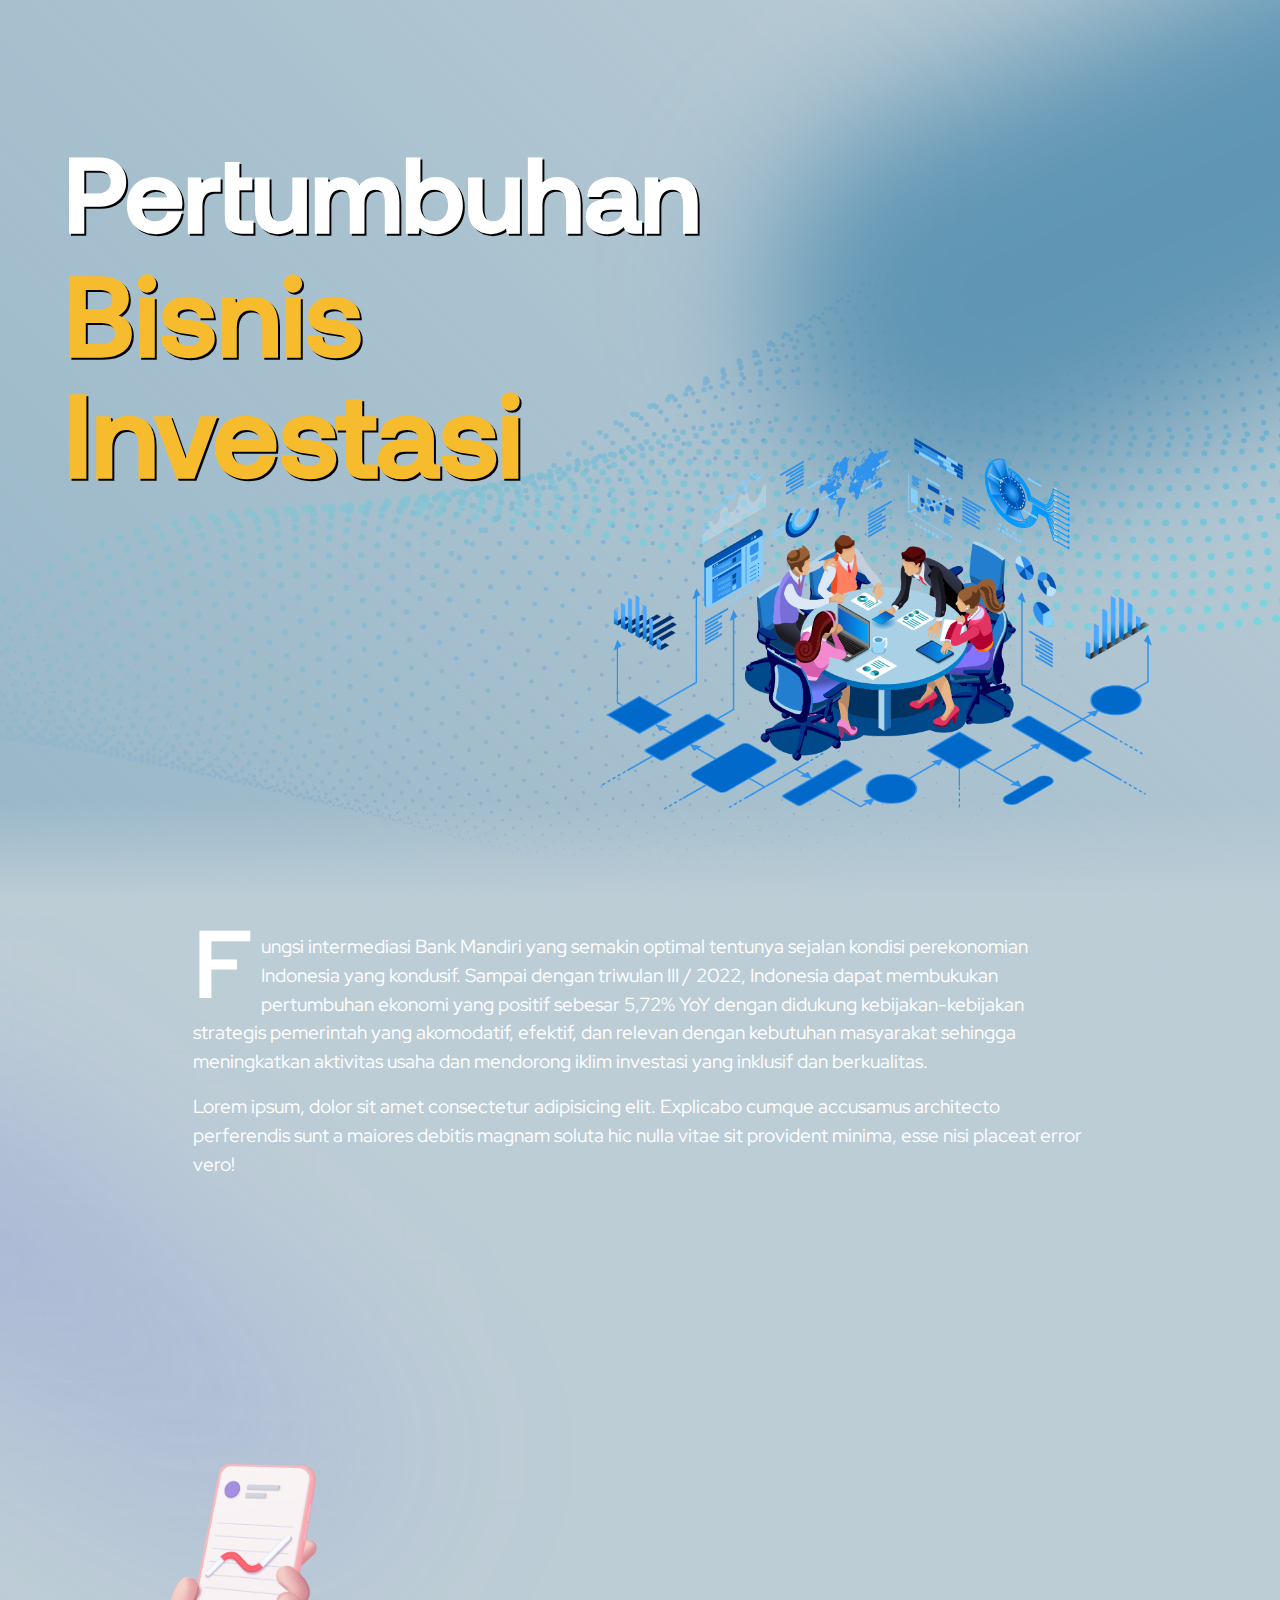
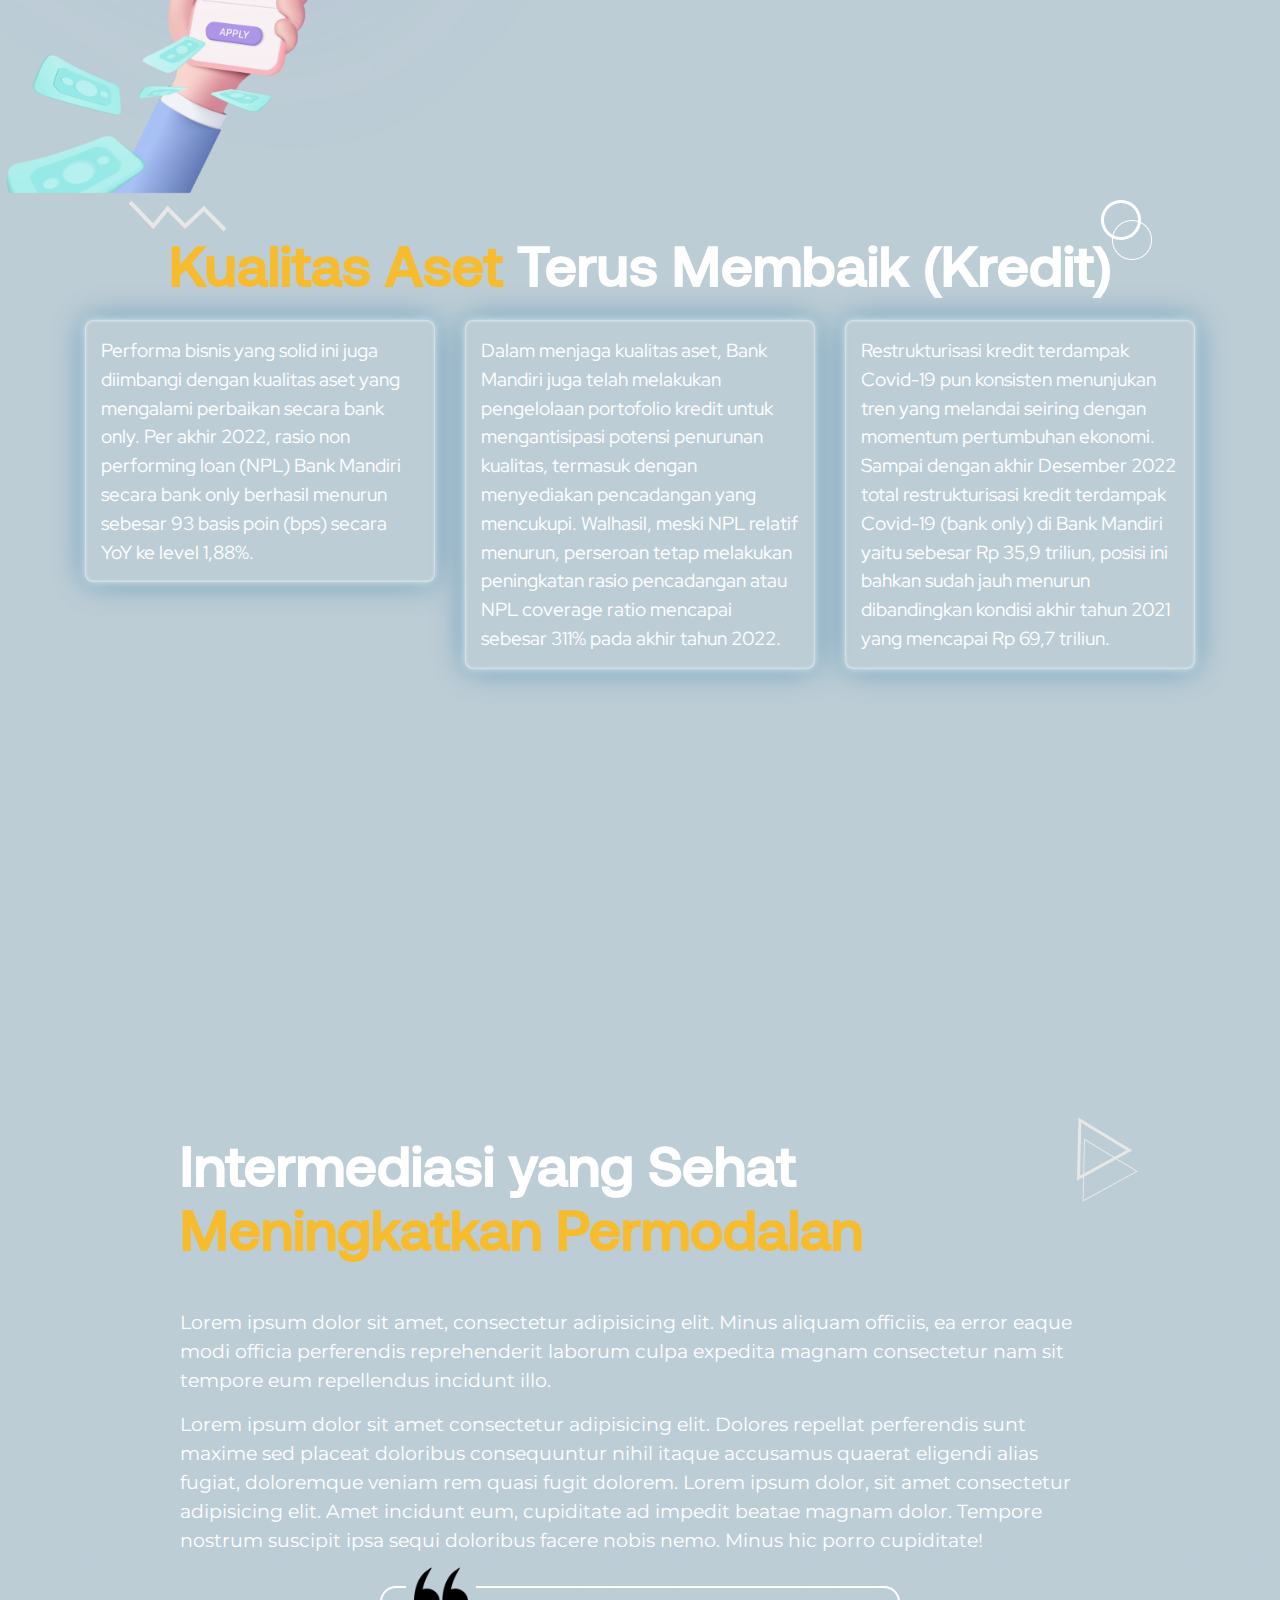
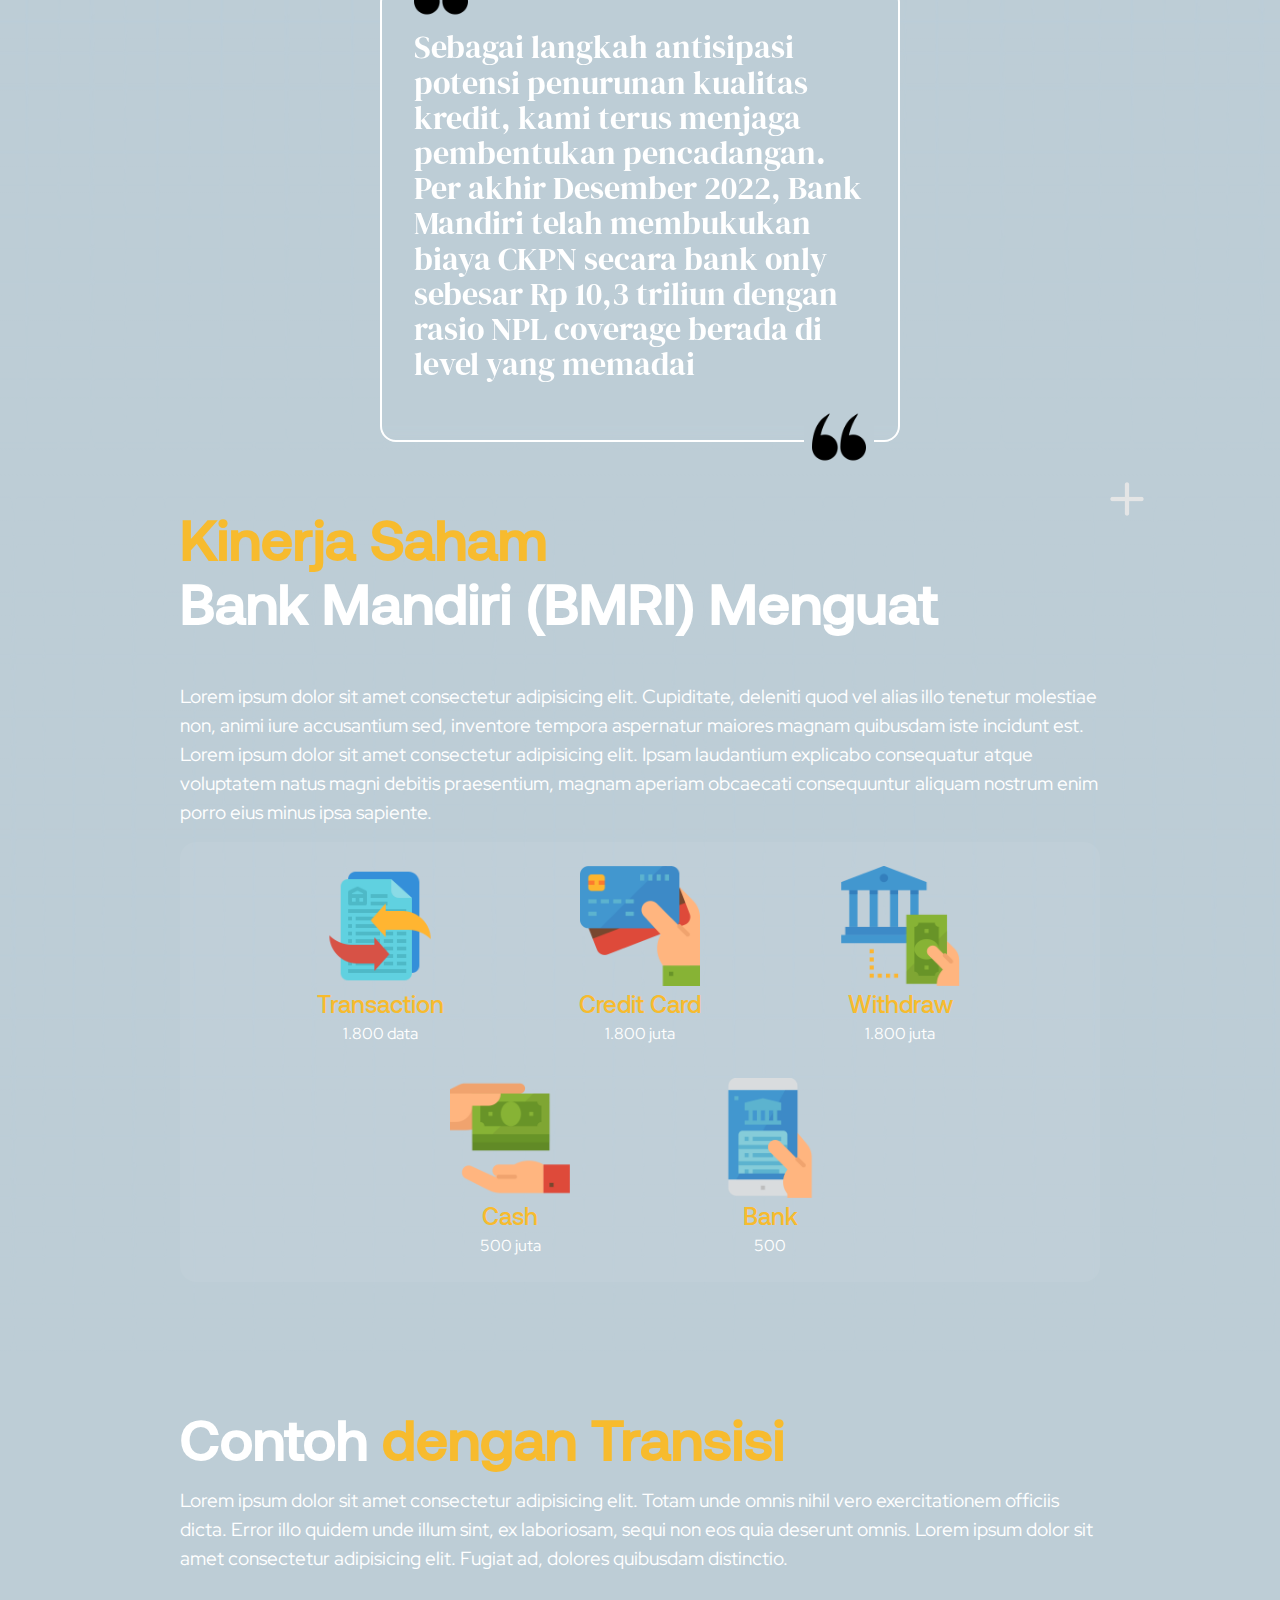
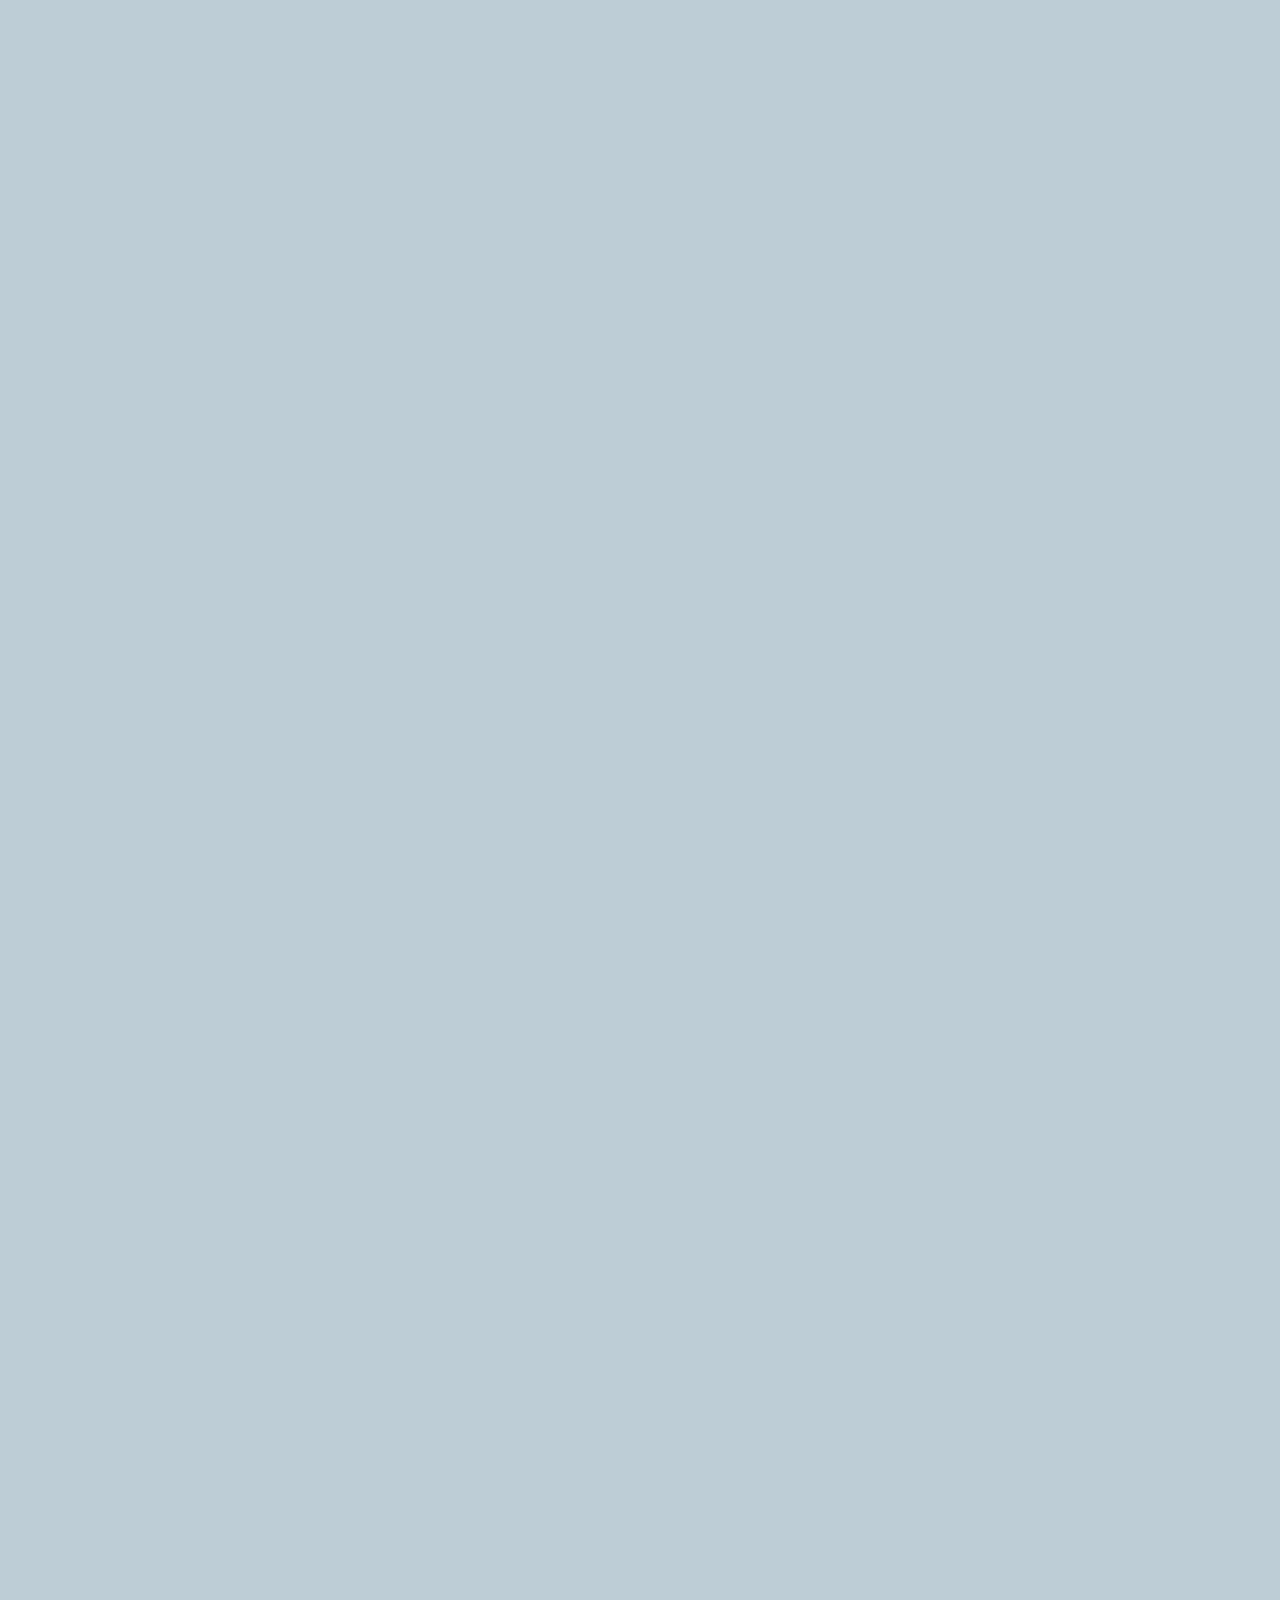
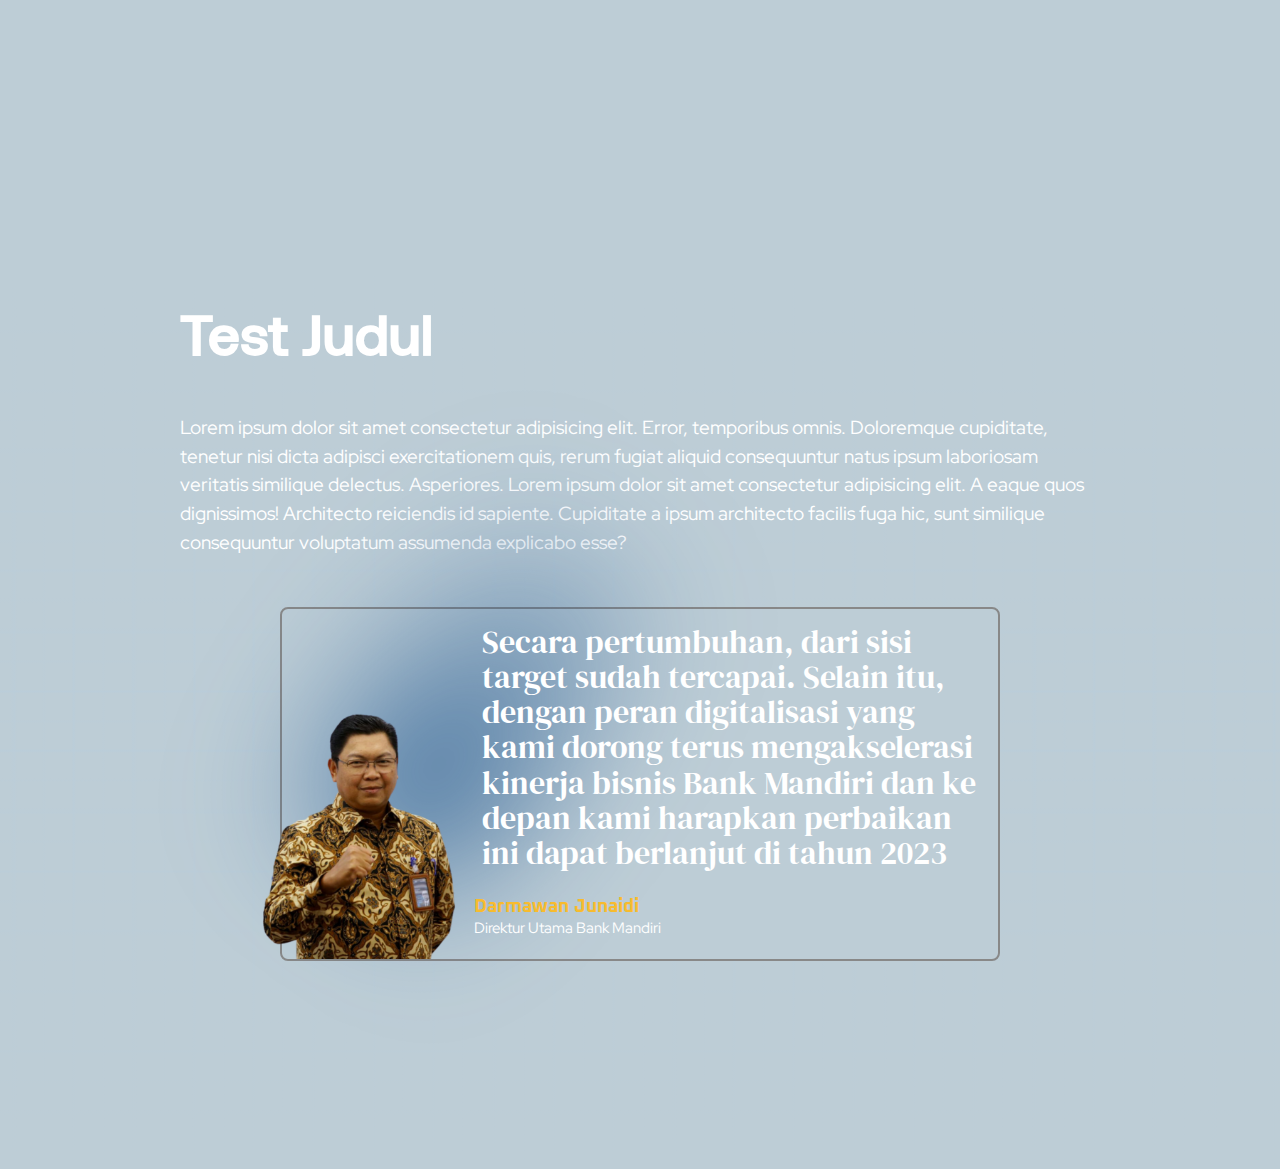
==== alt.html @ 2a8b50be "frf" ====
<!DOCTYPE html>
<html lang="en">

<head>
    <meta charset="UTF-8">
    <meta name="viewport" content="width=device-width, initial-scale=1.0">
    <meta http-equiv="X-UA-Compatible" content="ie=edge">
    <title>Bank Mandiri</title>
    <link rel="stylesheet" href="sass/bootstrap.min.css">
    <link rel="stylesheet" href="sass/font-awesome.css">
    <link rel="stylesheet" href="sass/slick-theme.css">
    <link rel="stylesheet" href="sass/slick.css">
    <link rel="stylesheet" href="sass/aos.css">
    <link rel="stylesheet" href="sass/style2.css">
</head>

<body>
    <main>
        <div class="preloader" hidden>
            <div class="waiting">
                <img src="https://cdn.detik.net.id/xasset/images/logo-detikx.png?v=202304271143" alt="detikX" title="detikX" loading="lazy" class="animate" />
            </div>
        </div>
        <!-- yes -->
        <section class="banner">
            <div class="helping-bottom"></div>
            <!-- <h1>Mencicipi Buah Manis Digitalisasi</h1> -->
            <div class="logo-bank">
                <img src="img/Bank_Mandiri_logo_2016.svg.webp" alt="">
            </div>
            <div class="banner__title totop">
                <h2 class="first" data-aos="fade-in" data-aos-delay="1500" data-aos-duration="1000">Pertumbuhan</h2>
                <h2 class="second" data-aos="fade-down" data-aos-delay="2000" data-aos-duration="1000">Bisnis</h2>
                <h2 class="third" data-aos="fade-right" data-aos-delay="2200" data-aos-duration="1000">Investasi</h2>
            </div>
            <div class="banner__test" data-aos="fade-in" data-aos-delay="500" data-aos-duration="500">
                <!-- <img src="img/test.png" alt=""> -->
                <img src="img/meeting.png" alt="">
            </div>
            <div class="banner__img">
                <img src="img/line.png" alt="">
            </div>
            <!-- <div class="banner__img">
                <img src="img/gedung-livins.png" alt="" data-aos="fade-up" data-aos-delay="1000" data-aos-duration="2000">
            </div> -->

        </section>

        <section class="pembukaan">
            <div class="hp">
                <img src="img/hp.png" alt="">
            </div>
           <div class="kertas">
            <img src="img/garis.png" alt="">
           </div>
            <div class="container ">
                <div class="col-md-10 offset-md-1">
                    <p class="firstletter">Fungsi intermediasi Bank Mandiri yang semakin optimal tentunya sejalan kondisi perekonomian Indonesia yang kondusif. Sampai dengan triwulan III / 2022, Indonesia dapat membukukan pertumbuhan ekonomi yang positif sebesar 5,72% YoY dengan didukung kebijakan-kebijakan strategis pemerintah yang akomodatif, efektif, dan relevan dengan kebutuhan masyarakat sehingga meningkatkan aktivitas usaha dan mendorong iklim investasi yang inklusif dan berkualitas.
                    </p>
                    <p>Lorem ipsum, dolor sit amet consectetur adipisicing elit. Explicabo cumque accusamus architecto perferendis sunt a maiores debitis magnam soluta hic nulla vitae sit provident minima, esse nisi placeat error vero!</p>
                </div>
            </div>
        </section>

        <section class="datax">
            <div class="icon-left icon">
                <img src="img/icons/left1.png" alt="">
            </div>

            <div class="icon-right icon">
                <img src="img/icons/right1.png" alt="">
            </div>

            <!-- <div class="coding">
                <img src="img/coding.gif" alt="">
            </div> -->

            <div class="container">
                <div class="text-center mb-4">
                    <div class="titlex"><span class="highlights">Kualitas Aset</span> Terus Membaik (Kredit)</div>
                </div>
                <div class="row">
                    <div class="col-md-4">
                        <div class="cardx">
                            Performa bisnis yang solid ini juga diimbangi dengan kualitas aset yang mengalami perbaikan secara bank only. Per akhir 2022, rasio non performing loan (NPL) Bank Mandiri secara bank only berhasil menurun sebesar 93 basis poin (bps) secara YoY ke level 1,88%.
                        </div>
                    </div>
                    <div class="col-md-4">
                        <div class="cardx">
                            Dalam menjaga kualitas aset, Bank Mandiri juga telah melakukan pengelolaan portofolio kredit untuk mengantisipasi potensi penurunan kualitas, termasuk dengan menyediakan pencadangan yang mencukupi. Walhasil, meski NPL relatif menurun, perseroan tetap melakukan peningkatan rasio pencadangan atau NPL coverage ratio mencapai sebesar 311% pada akhir tahun 2022. 

                        </div>
                    </div>
                    <div class="col-md-4">
                        <div class="cardx">
                            Restrukturisasi kredit terdampak Covid-19 pun konsisten menunjukan tren yang melandai seiring dengan momentum pertumbuhan ekonomi. Sampai dengan akhir Desember 2022 total restrukturisasi kredit terdampak Covid-19 (bank only) di Bank Mandiri yaitu sebesar Rp 35,9 triliun, posisi ini bahkan sudah jauh menurun dibandingkan kondisi akhir tahun 2021 yang mencapai Rp 69,7 triliun. 

                        </div>
                    </div>
                </div>
            </div>
        </section>

        <section class="medi">
            <div class="angka">
                <img src="img/garis.png" alt="">
            </div>

            <div class="icon icon-right">
                <img src="img/icons/left2.png" alt="">
            </div>
            <div class="container">
                <div class="row">
                    <div class="col-md-10 offset-md-1 col-8">
                        <div class="titlex">
                            Intermediasi yang Sehat
                            <span class="highlights">Meningkatkan Permodalan
                        </div>

                    </div>

                    <div class="col-md-10 offset-md-1 mt-5">
                        <div class="deskripsi">
                            <p>Lorem ipsum dolor sit amet, consectetur adipisicing elit. Minus aliquam officiis, ea error eaque modi officia perferendis reprehenderit laborum culpa expedita magnam consectetur nam sit tempore eum repellendus incidunt illo.</p>
                            <p>Lorem ipsum dolor sit amet consectetur adipisicing elit. Dolores repellat perferendis sunt maxime sed placeat doloribus consequuntur nihil itaque accusamus quaerat eligendi alias fugiat, doloremque veniam rem quasi fugit dolorem. Lorem ipsum dolor, sit amet consectetur adipisicing elit. Amet incidunt eum, cupiditate ad impedit beatae magnam dolor. Tempore nostrum suscipit ipsa sequi doloribus facere nobis nemo. Minus hic porro cupiditate!</p>
                        </div>

                        <div class="quotation">
                            <div class="quotation__top">
                                <img src="img/left-quotes-sign.webp" alt="">
                            </div>
                            <div class="quotation__bottom">
                                <img src="img/left-quotes-sign.webp" alt="">
                            </div>
                            <blockquote>Sebagai langkah antisipasi potensi penurunan kualitas kredit, kami terus menjaga pembentukan pencadangan. Per akhir Desember 2022, Bank Mandiri telah membukukan biaya CKPN secara bank only sebesar Rp 10,3 triliun dengan rasio NPL coverage berada di level yang memadai</blockquote>
                        </div>
                    </div>
                </div>

            </div>


        </section>

        <section class="datax coba">
            <div class="icon icon-right">
                <img src="img/icons/right2.png" alt="">
            </div>
            <div class="coding">
                <img src="img/garis.png" alt="">
            </div>
            <div class="container totop">
                <div class="row">
                    <div class="col-md-10 offset-md-1">
                        <div class="titlex">
                            <span class="highlights">Kinerja Saham</span> <br> Bank Mandiri (BMRI) Menguat
                        </div>
                        <div class="mt-5">
                            <p>Lorem ipsum dolor sit amet consectetur adipisicing elit. Cupiditate, deleniti quod vel alias illo tenetur molestiae non, animi iure accusantium sed, inventore tempora aspernatur maiores magnam quibusdam iste incidunt est. Lorem ipsum dolor sit amet consectetur adipisicing elit. Ipsam laudantium explicabo consequatur atque voluptatem natus magni debitis praesentium, magnam aperiam obcaecati consequuntur aliquam nostrum enim porro eius minus ipsa sapiente.</p>
                        </div>
                        <div class="d-block bungkusan text-center mx-auto">
                            <div class="icont">
                                <div class="img">
                                    <img src="img/flat/transaction.png" alt="">
                                </div>
                                <div class="cont">
                                    <div class="ket">Transaction</div>
                                    <div class="sed">1.800 data</div>
                                </div>
                            </div>
                            <div class="icont">
                                <div class="img">
                                    <img src="img/flat/debit-card.png" alt="">
                                </div>
                                <div class="cont">
                                    <div class="ket">Credit Card</div>
                                    <div class="sed">1.800 juta</div>
                                </div>
                            </div>
                            <div class="icont">
                                <div class="img">
                                    <img src="img/flat/withdraw.png" alt="">
                                </div>
                                <div class="cont">
                                    <div class="ket">Withdraw</div>
                                    <div class="sed">1.800 juta</div>
                                </div>
                            </div>
                            <div class="icont">
                                <div class="img">
                                    <img src="img/flat/cash.png" alt="">
                                </div>
                                <div class="cont">
                                    <div class="ket">Cash</div>
                                    <div class="sed">500 juta</div>
                                </div>
                            </div>
                            <div class="icont">
                                <div class="img">
                                    <img src="img/flat/bank.png" alt="">
                                </div>
                                <div class="cont">
                                    <div class="ket">Bank</div>
                                    <div class="sed">500</div>
                                </div>
                            </div>
                        </div>
                    </div>
                </div>
            </div>
        </section>

        <section class="datax after">
            <!-- <div class="bg">
                <img src="img/abstract.png" alt="">
            </div> -->
            <div class="container">
                <div class="row">
                    <div class="col-md-10 offset-md-1">
                        <div class="titlex">
                            Contoh <span class="highlights">dengan Transisi</span>
                        </div>
                        <div class="short mt-3">
                            <p>Lorem ipsum dolor sit amet consectetur adipisicing elit. Totam unde omnis nihil vero exercitationem officiis dicta. Error illo quidem unde illum sint, ex laboriosam, sequi non eos quia deserunt omnis. Lorem ipsum dolor sit amet consectetur adipisicing elit. Fugiat ad, dolores quibusdam distinctio.</p>
                        </div>
                    </div>
                </div>

                <div class="totop mt-5">
                    <!-- <div class="box">
                        <h2 class="text1">
                            <div class="cardo">
                                <div class="title">Prestasi Pertama</div>
                                <div class="content">
                                    <p>Lorem ipsum dolor sit amet consectetur adipisicing elit. Fugiat, amet possimus. Quo suscipit cum sapiente autem porro fugiat, dolorum quas sunt eos laborum explicabo consequatur laboriosam dicta! Quo, voluptatum dignissimos!</p>
                                </div>
                            </div>
                        </h2>
                        <h2 class="text2">Text Line Number Two</h2>
                        <h2 class="text3">Text Line Number Three</h2>
                        
                      </div> -->
                      <div class="box2">
                        <div class="row">
                            <div class="col-md-10 offset-md-1">
                                <div class="row">
                                    <div class="col-md-6">
                                        <div class="text4">
                                            <div class="cardo">
                                                <div class="title">Prestasi Pertama</div>
                                                <div class="content">
                                                    <p>Lorem ipsum dolor sit amet consectetur adipisicing elit. Fugiat, amet possimus. Quo suscipit cum sapiente autem porro fugiat, dolorum quas sunt eos laborum explicabo consequatur laboriosam dicta! Quo, voluptatum dignissimos!</p>
                                                </div>
                                            </div>
                                        </div>
                                    </div>
                                    <div class="col-md-6 offset-md-6">
                                        <div class="text4">
                                            <div class="cardo">
                                                <div class="title">Pencapaian Kedua</div>
                                                <div class="content">
                                                    <p>Lorem ipsum dolor sit amet consectetur adipisicing elit. Fugiat, amet possimus. Quo suscipit cum sapiente autem porro fugiat, dolorum quas sunt eos laborum explicabo consequatur laboriosam dicta! Quo, voluptatum dignissimos!</p>
                                                </div>
                                            </div>
                                        </div>
        
                                    </div>
                                    <div class="col-md-6">
                                        <div class="text4">
                                            <div class="cardo">
                                                <div class="title">Pencapaian Ketiga</div>
                                                <div class="content">
                                                    <p>Lorem ipsum dolor sit amet consectetur adipisicing elit. Fugiat, amet possimus. Quo suscipit cum sapiente autem porro fugiat, dolorum quas sunt eos laborum explicabo consequatur laboriosam dicta! Quo, voluptatum dignissimos!</p>
                                                </div>
                                            </div>
                                        </div>
        
                                    </div>
                                </div>

                            </div>
                        </div>
                      </div>
                </div>
            </div>
        </section>

        <section class="datax bebas">
            <div class="bg">
                <img src="img/garis.png" alt="">
            </div>
            <div class="container">
                <div class="row">
                    <div class="col-md-10 offset-md-1">
                        <div class="titlex">
                            Test Judul
                        </div>
                        <div class="mt-5">
                            <p>Lorem ipsum dolor sit amet consectetur adipisicing elit. Error, temporibus omnis. Doloremque cupiditate, tenetur nisi dicta adipisci exercitationem quis, rerum fugiat aliquid consequuntur natus ipsum laboriosam veritatis similique delectus. Asperiores. Lorem ipsum dolor sit amet consectetur adipisicing elit. A eaque quos dignissimos! Architecto reiciendis id sapiente. Cupiditate a ipsum architecto facilis fuga hic, sunt similique consequuntur voluptatum assumenda explicabo esse?</p>

                        </div>
                        <div class="with-img">
                            <div class="the">
                                <img src="img/bpk.png" alt="">
                            </div>
                            <div class="namenye">
                                <div class="highlights">Darmawan Junaidi</div>
                                <small>Direktur Utama Bank Mandiri</small>
                            </div>
                            <blockquote class="bl totop">
                                Secara pertumbuhan, dari sisi target sudah tercapai. Selain itu, dengan peran digitalisasi yang kami dorong terus mengakselerasi kinerja bisnis Bank Mandiri dan ke depan kami harapkan perbaikan ini dapat berlanjut di tahun 2023
                            </blockquote>
                        </div>
                    </div>
                </div>
            </div>
        </section>


        <div class="footerm"></div>
    </main>
    <script src="js/jquery-3.5.1.min.js"></script>
    <script src="js/bootstrap.min.js"></script>
    <!-- <script src="js/chart.min.js"></script>
    <script src="js/chart.js"></script> -->
    <script src="js/gsap.min.js"></script>
    <script src="js/ScrollTrigger.min.js"></script>
    <script src="js/aos.js"></script>
    <script src="js/app.js"></script>
</body>

</html>
---- sass/style2.css ----
﻿@import"https://fonts.googleapis.com/css2?family=Bebas+Neue&family=Libre+Baskerville&family=DM+Serif+Display&family=Oxanium&family=Red+Hat+Display:wght@300&family=Bree+Serif&family=Kanit:wght@600&family=Montserrat:wght@400;700&display=swap";.logo-bank{position:absolute;bottom:10vh;right:10vh;width:150px;height:auto;z-index:20;display:none}.logo-bank img{width:100%;height:100%;object-fit:contain}.banner{width:100vw;background:#bdcdd6;height:100%;padding:0;z-index:9;position:relative}.banner .helping-bottom{position:absolute;bottom:0;left:0;right:0;height:100px;z-index:11;background:linear-gradient(to top, #BDCDD6, transparent)}.banner::before{content:"";position:absolute;width:400px;overflow-y:hidden;height:930px;right:-10%;z-index:9;top:-30%;background:linear-gradient(180deg, #6096B4 0%, #6096B4 100%);filter:blur(70px);border-radius:233.5px;transform:rotate(65.71deg)}@media screen and (max-width: 766px){.banner::before{opacity:.7}}.banner__test{position:absolute;right:10vw;bottom:10vh;width:550px;z-index:10;height:auto}@media screen and (max-width: 766px){.banner__test{width:100vw;top:initial;bottom:10vh;right:initial}}.banner__test img{width:100%;height:100%;object-fit:contain}.banner__title{position:absolute !important;left:5vw;top:15vh}@media screen and (max-width: 766px){.banner__title{text-align:center;left:50%;width:100%;transform:translate(-50%, 0%)}}.banner__title h2{color:#fff;font-family:"Aeonik Medium",sans-serif;text-shadow:2px 2px #000;line-height:7rem;font-weight:700}@media screen and (max-width: 766px){.banner__title h2{line-height:3rem}}.banner__title h2.first{font-size:6.5rem;color:#fff}@media screen and (max-width: 766px){.banner__title h2.first{font-size:3rem;line-height:3rem;margin-bottom:0}}.banner__title h2.second{font-size:7rem;color:#f7bb2e}@media screen and (max-width: 766px){.banner__title h2.second{font-size:3rem;line-height:3rem;margin-bottom:0}}.banner__title h2.third{font-size:7.2rem;color:#f7bb2e}@media screen and (max-width: 766px){.banner__title h2.third{font-size:3rem;line-height:3rem;margin-bottom:0}}.banner__img{width:100%;opacity:.4;height:100%;position:absolute;inset:0}.banner__img::before{content:"";position:absolute;inset:0;background:linear-gradient(45deg, #6096B4, transparent)}@media screen and (max-width: 766px){.banner__img{height:100vh}}.banner__img img{width:100%;height:100%;object-fit:cover}.pembukaan{background:#bdcdd6;color:#fff;position:relative;z-index:12;font-family:"Red Hat Display",sans-serif}.pembukaan .hp{position:absolute;bottom:0;left:0;width:320px;height:auto}.pembukaan .hp img{width:100%;height:100%;object-fit:contain}.pembukaan .kertas{position:absolute;inset:0;width:100%;height:100%;opacity:.07}@media screen and (max-width: 766px){.pembukaan .kertas{opacity:.07}}.pembukaan .kertas::after{content:"";position:absolute;inset:0;background:linear-gradient(to top, #BDCDD6, transparent)}.pembukaan .kertas img{width:100%;height:100%;object-fit:cover}.pembukaan::before{content:"";position:absolute;width:200px;height:75vh;top:10vh;background:linear-gradient(180deg, rgba(84, 84, 212, 0.27) 0%, rgba(84, 84, 212, 0.1134) 100%);filter:blur(100px);border-radius:233.5px;transform:rotate(-54.37deg)}.pembukaan .imagez{position:absolute;left:0;bottom:0;right:0;top:0;opacity:.2}.pembukaan .imagez::before{position:absolute;content:"";inset:0;background:linear-gradient(to top, transparent, #002750)}.pembukaan .imagez img{width:100%;height:100%;object-fit:cover}.datax{background:#bdcdd6;position:relative;font-family:"Red Hat Display",sans-serif;color:#fff}.datax .cardx{box-shadow:0 0 .5rem #fff,inset 0 0 .2rem #fff,0 0 .4rem #6096b4,0 0 2rem #6096b4;color:#fff;padding:16px;border-radius:8px;margin-bottom:16px}@media screen and (max-width: 766px){.datax .cardx{margin-bottom:24px}}.datax .coding{position:absolute;inset:0;width:100%;height:100%;opacity:.07}@media screen and (max-width: 766px){.datax .coding{position:absolute;width:100%;top:5vh;height:100%;opacity:.1;right:0;left:0}}.datax .coding::before{content:"";position:absolute;inset:0;background:linear-gradient(to top, #BDCDD6, transparent, #BDCDD6)}.datax .coding img{width:100%;height:100%;object-fit:cover}.datax .image{width:100%;height:100%;position:absolute;inset:0;opacity:.2}.datax .image img{width:100%;height:100%;object-fit:contain}.icon{position:absolute}@media screen and (max-width: 766px){.icon{width:10vw !important}}.icon-left{left:10vw;top:0px;width:auto;height:auto}.icon-left img{width:100%;height:100%;object-fit:contain}.icon-right{right:10vw;top:0px;width:auto;height:auto}.icon-right img{width:100%;height:100%;object-fit:contain}.medi{background:#bdcdd6;position:relative;color:#fff}.medi .angka{position:absolute;width:100%;inset:0;height:100%;opacity:.07}.medi .angka::before{content:"";position:absolute;inset:0;z-index:2;background:linear-gradient(to bottom, #BDCDD6, transparent, #BDCDD6)}.medi .angka img{width:100%;height:100%;object-fit:cover}.quotation{width:520px;height:auto;margin:32px auto 0;display:block;font-size:2rem;line-height:2.2rem;font-family:"DM Serif Display";backdrop-filter:blur(8px);padding:42px 32px;border-radius:16px;border:2px solid;position:relative}.quotation__top{position:absolute;left:24px;width:70px;height:70px;top:-32px;background:#bdcdd6;padding:8px;z-index:17}.quotation__top img{width:100%;height:100%;object-fit:contain}.quotation__bottom{position:absolute;right:24px;width:70px;height:70px;bottom:-32px;background:#bdcdd6;padding:8px;z-index:17}.quotation__bottom img{width:100%;height:100%;object-fit:contain}@media screen and (max-width: 766px){.quotation{width:100%;font-size:1.5rem;line-height:1.8rem}}.bungkusan{background:rgba(255,255,255,.05);padding:8px;border-radius:16px}.icont{width:240px;cursor:pointer;display:inline-block;margin:8px;padding:8px;border-radius:16px;transition:.3s}@media screen and (max-width: 766px){.icont{padding:0;width:100%;display:block;margin:16px 0}}.icont:hover{box-shadow:0 0 .5rem #fff,inset 0 0 .2rem #fff,0 0 .4rem #6096b4,0 0 2rem #6096b4}.icont .img{width:120px;height:120px;margin:0 auto;text-align:center}@media screen and (max-width: 766px){.icont .img{display:inline-block;margin:initial;width:80px;margin-right:8px}}.icont .img img{width:100%;height:100%;object-fit:contain}.icont .cont{margin:0 auto;text-align:center;font-family:"Aeonik Medium"}@media screen and (max-width: 766px){.icont .cont{display:inline-block;margin:initial;text-align:left;width:50%}}.icont .cont .ket{font-size:1.5rem;color:#f7bb2e}.icont .cont .sed{font-family:"Red Hat Display",sans-serif;font-size:1rem}.coba{position:relative}.coba::after{content:"";display:none;position:absolute;width:20vw;height:1233.79px;left:0;z-index:9;top:-50%;filter:blur(100px);border-radius:233.5px;transform:rotate(-54.37deg);background:linear-gradient(45deg, #002750, transparent)}@media screen and (max-width: 766px){.coba::after{background:transparent}}.after{position:relative;background-image:url("../img/abstract.png");background-attachment:fixed;background-repeat:no-repeat;background-size:cover}.after::before{content:"";position:absolute;inset:0;background:linear-gradient(to top, #BDCDD6, rgba(189, 205, 214, 0.86), #BDCDD6)}.after .bg{position:absolute;inset:0;width:100%;height:100%;z-index:2;opacity:.07}.after .bg::before{content:"";position:absolute;inset:0;background:linear-gradient(to top, #BDCDD6, transparent, #BDCDD6)}.after .bg img{width:100%;height:100%;object-fit:cover}.after .box{position:relative;width:100%;min-height:100vh;padding:100px}.after .box .cardo{width:420px}.after .box .cardo .title{font-size:2rem;font-weight:700;margin-bottom:8px}.after .box .cardo .content{color:#bbb}.after .box .cardo .content p{font-size:1.2rem}.after .box h2{font-size:2.5rem}.after .box img{max-width:300px}.after .box2{position:relative;width:100%;min-height:100vh;z-index:16;padding:24px;background:rgba(255,255,255,.01)}.after .box2 .cardo{width:100%}.after .box2 .cardo .title{font-family:"Aeonik Medium";font-size:2rem;margin-bottom:0px;color:#f7bb2e}.after .box2 .cardo .content{color:#bbb}.after .box2 .cardo .content p{font-size:1.1rem;margin-bottom:0}.after .box2 h2{font-size:2.5rem;color:#fff}.bebas{position:relative}.bebas .bg{position:absolute;inset:0;width:100%;height:100%}.bebas .bg::before{content:"";position:absolute;inset:0;background:linear-gradient(to top, #BDCDD6, rgba(189, 205, 214, 0.9), #BDCDD6)}.bebas .bg img{width:100%;height:100%;object-fit:cover}.bebas .with-img{position:relative;border:2px solid #888;border-radius:8px;width:720px;background:#bdcdd6;margin:50px auto 8px}.bebas .with-img::before{position:absolute;width:30vw;height:20vh;left:0;top:0;filter:blur(70px);border-radius:233.5px;transform:rotate(-54.37deg);background:linear-gradient(45deg, #0c4785, transparent);content:""}@media screen and (max-width: 766px){.bebas .with-img::before{height:60vh}}@media screen and (max-width: 766px){.bebas .with-img{width:100%}}.bebas .with-img .the{position:absolute;left:-24px;bottom:0;width:200px;height:auto}@media screen and (max-width: 766px){.bebas .with-img .the{left:-18px;bottom:0;width:150px}}.bebas .with-img .the img{width:100%;height:100%;object-fit:cover}.bebas .with-img .bl{padding:16px 16px 72px 200px;color:#fff;font-size:2rem;line-height:2.2rem;font-family:"DM Serif Display"}@media screen and (max-width: 766px){.bebas .with-img .bl{padding:16px 16px 190px 16px;font-size:1.5rem;line-height:1.6rem}}.bebas .with-img .namenye{position:absolute;left:15vw;bottom:2vh}.bebas .with-img .namenye .highlights{line-height:.7rem;font-family:"Oxanium"}@font-face{font-family:"Aeonik Medium";src:url("../fonts/Aeonik-Medium.woff2");src:url("../fonts/Aeonik-Medium.woff2") format("woff2")}@font-face{font-family:"Aeonik Regular";src:url("../fonts/Aeonik-Regular.woff2");src:url("../fonts/Aeonik-Regular.woff2") format("woff2")}main,body{font-family:"Montserrat",sans-serif;overflow-x:hidden}.firstletter::first-letter{float:left;font-weight:bold;margin-right:8px;font-size:60px;font-size:6rem;line-height:40px;line-height:4rem;height:4rem;text-transform:uppercase}.slick-slide{margin:0 16px}.slick-list{margin:0 -16px}.slick-next,.slick-prev{border:2px solid rgba(255,255,255,.5);width:42px;background:rgba(135,195,211,.6);height:42px;border-radius:50%}.slick-next:hover,.slick-next:focus,.slick-next:active,.slick-prev:hover,.slick-prev:focus,.slick-prev:active{background:rgba(135,195,211,.8)}.slick-next::before,.slick-prev::before{font-family:"FontAwesome";z-index:99;color:#fff}.slick-next{right:-16px;z-index:9}.slick-next::before{content:""}.slick-prev{left:-16px;z-index:9}.slick-prev::before{content:""}.slick-dots li button::before{font-size:39px;content:"";width:20px;height:3px}.isdesktop{display:block}@media screen and (max-width: 766px){.isdesktop{display:none}}.ismobile{display:none}@media screen and (max-width: 766px){.ismobile{display:block}}#nav{background:rgba(0,120,130,.5) !important;z-index:99 !important;backdrop-filter:blur(11px)}@media screen and (max-width: 766px){#nav{backdrop-filter:initial}}.share_icon>a{padding:0}#share{z-index:108}.share_icon>a i{font-size:25px;line-height:initial}@media screen and (max-width: 766px){.share_icon>a i{font-size:16px !important;line-height:initial}}h2,h3{font-weight:700}section{padding:32px 0;min-height:100vh;position:relative;overflow:hidden;z-index:8}section p,section div{font-size:1.2rem}@media screen and (max-width: 766px){section p,section div{font-size:1.2rem}}.totop{position:relative;z-index:88}::-webkit-scrollbar{width:5px;height:5px}::-webkit-scrollbar-track{background:#f1f1f1}::-webkit-scrollbar-thumb{background:#888}::-webkit-scrollbar-thumb:hover{background:#555}.bg-trsp-white{background:rgba(255,255,255,.07);padding:8px 16px;border-radius:8px}.bg-trsp-white p,.bg-trsp-white blockquote{margin-bottom:0;color:#fff}.titlex{font-family:"Aeonik Medium",sans-serif;font-weight:700;color:#fff;font-size:3.5rem;line-height:4rem}@media screen and (max-width: 766px){.titlex{font-size:2.2rem;line-height:2.4rem}}.highlights{color:#f7bb2e;font-weight:700}.footerm{display:none}@media screen and (max-width: 766px){.footerm{position:fixed;height:46px;width:100%;background:#bbb;z-index:999;display:none;left:0;right:0;bottom:0}}/*# sourceMappingURL=style2.css.map */
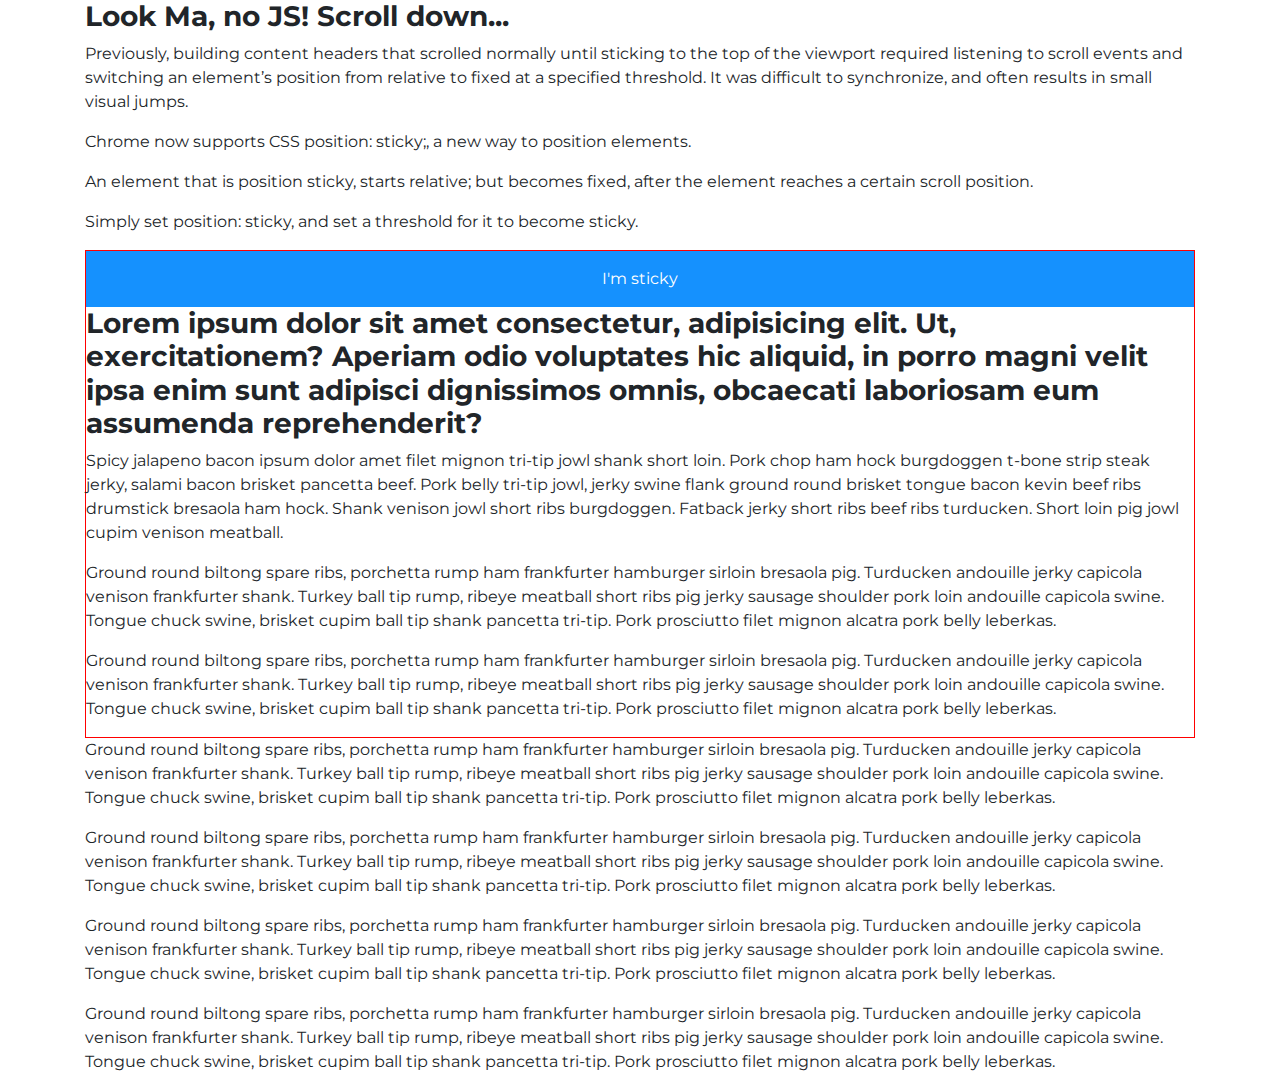
==== commit f7bd215b: "frf" ====
--- a/alt.html
+++ b/alt.html
@@ -12,313 +12,55 @@
     <link rel="stylesheet" href="sass/slick.css">
     <link rel="stylesheet" href="sass/aos.css">
     <link rel="stylesheet" href="sass/style2.css">
+    <style>
+    .parent {
+  border: 1px solid red;
+}
+
+.sticky-header {
+  background-color: #1591fe;
+  color: #fff;
+  padding: 1em;
+  text-align: center;
+}
+
+.is-sticky {
+  position: sticky;
+  top: 0;
+}
+    </style>
 </head>
 
 <body>
-    <main>
-        <div class="preloader" hidden>
-            <div class="waiting">
-                <img src="https://cdn.detik.net.id/xasset/images/logo-detikx.png?v=202304271143" alt="detikX" title="detikX" loading="lazy" class="animate" />
-            </div>
-        </div>
-        <!-- yes -->
-        <section class="banner">
-            <div class="helping-bottom"></div>
-            <!-- <h1>Mencicipi Buah Manis Digitalisasi</h1> -->
-            <div class="logo-bank">
-                <img src="img/Bank_Mandiri_logo_2016.svg.webp" alt="">
-            </div>
-            <div class="banner__title totop">
-                <h2 class="first" data-aos="fade-in" data-aos-delay="1500" data-aos-duration="1000">Pertumbuhan</h2>
-                <h2 class="second" data-aos="fade-down" data-aos-delay="2000" data-aos-duration="1000">Bisnis</h2>
-                <h2 class="third" data-aos="fade-right" data-aos-delay="2200" data-aos-duration="1000">Investasi</h2>
-            </div>
-            <div class="banner__test" data-aos="fade-in" data-aos-delay="500" data-aos-duration="500">
-                <!-- <img src="img/test.png" alt=""> -->
-                <img src="img/meeting.png" alt="">
-            </div>
-            <div class="banner__img">
-                <img src="img/line.png" alt="">
-            </div>
-            <!-- <div class="banner__img">
-                <img src="img/gedung-livins.png" alt="" data-aos="fade-up" data-aos-delay="1000" data-aos-duration="2000">
-            </div> -->
-
-        </section>
-
-        <section class="pembukaan">
-            <div class="hp">
-                <img src="img/hp.png" alt="">
-            </div>
-           <div class="kertas">
-            <img src="img/garis.png" alt="">
-           </div>
-            <div class="container ">
-                <div class="col-md-10 offset-md-1">
-                    <p class="firstletter">Fungsi intermediasi Bank Mandiri yang semakin optimal tentunya sejalan kondisi perekonomian Indonesia yang kondusif. Sampai dengan triwulan III / 2022, Indonesia dapat membukukan pertumbuhan ekonomi yang positif sebesar 5,72% YoY dengan didukung kebijakan-kebijakan strategis pemerintah yang akomodatif, efektif, dan relevan dengan kebutuhan masyarakat sehingga meningkatkan aktivitas usaha dan mendorong iklim investasi yang inklusif dan berkualitas.
-                    </p>
-                    <p>Lorem ipsum, dolor sit amet consectetur adipisicing elit. Explicabo cumque accusamus architecto perferendis sunt a maiores debitis magnam soluta hic nulla vitae sit provident minima, esse nisi placeat error vero!</p>
+        <div class="container">
+                <h3>Look Ma, no JS! Scroll down...</h3>
+            
+                <p>Previously, building content headers that scrolled normally until sticking to the top of the viewport required listening to scroll events and switching an element’s position from relative to fixed at a specified threshold. It was difficult to synchronize, and often results in small visual jumps.</p>
+                
+                <p>Chrome now supports CSS position: sticky;, a new way to position elements.</p>
+                
+                <p>An element that is position sticky, starts relative; but becomes fixed, after the element reaches a certain scroll position.</p>
+                
+                <p>Simply set position: sticky, and set a threshold for it to become sticky.</p>
+                
+                <div class="parent">
+                <div class="sticky-header is-sticky">I'm sticky</div>
+                <h3>Lorem ipsum dolor sit amet consectetur, adipisicing elit. Ut, exercitationem? Aperiam odio voluptates hic aliquid, in porro magni velit ipsa enim sunt adipisci dignissimos omnis, obcaecati laboriosam eum assumenda reprehenderit?</h3>
+                <p>Spicy jalapeno bacon ipsum dolor amet filet mignon tri-tip jowl shank short loin.  Pork chop ham hock burgdoggen t-bone strip steak jerky, salami bacon brisket pancetta beef.  Pork belly tri-tip jowl, jerky swine flank ground round brisket tongue bacon kevin beef ribs drumstick bresaola ham hock.  Shank venison jowl short ribs burgdoggen.  Fatback jerky short ribs beef ribs turducken.  Short loin pig jowl cupim venison meatball.</p>
+                  
+                <p>Ground round biltong spare ribs, porchetta rump ham frankfurter hamburger sirloin bresaola pig.  Turducken andouille jerky capicola venison frankfurter shank.  Turkey ball tip rump, ribeye meatball short ribs pig jerky sausage shoulder pork loin andouille capicola swine.  Tongue chuck swine, brisket cupim ball tip shank pancetta tri-tip.  Pork prosciutto filet mignon alcatra pork belly leberkas.</p>
+                  
+                <p>Ground round biltong spare ribs, porchetta rump ham frankfurter hamburger sirloin bresaola pig.  Turducken andouille jerky capicola venison frankfurter shank.  Turkey ball tip rump, ribeye meatball short ribs pig jerky sausage shoulder pork loin andouille capicola swine.  Tongue chuck swine, brisket cupim ball tip shank pancetta tri-tip.  Pork prosciutto filet mignon alcatra pork belly leberkas.</p>
                 </div>
-            </div>
-        </section>
-
-        <section class="datax">
-            <div class="icon-left icon">
-                <img src="img/icons/left1.png" alt="">
-            </div>
-
-            <div class="icon-right icon">
-                <img src="img/icons/right1.png" alt="">
-            </div>
-
-            <!-- <div class="coding">
-                <img src="img/coding.gif" alt="">
-            </div> -->
-
-            <div class="container">
-                <div class="text-center mb-4">
-                    <div class="titlex"><span class="highlights">Kualitas Aset</span> Terus Membaik (Kredit)</div>
-                </div>
-                <div class="row">
-                    <div class="col-md-4">
-                        <div class="cardx">
-                            Performa bisnis yang solid ini juga diimbangi dengan kualitas aset yang mengalami perbaikan secara bank only. Per akhir 2022, rasio non performing loan (NPL) Bank Mandiri secara bank only berhasil menurun sebesar 93 basis poin (bps) secara YoY ke level 1,88%.
-                        </div>
-                    </div>
-                    <div class="col-md-4">
-                        <div class="cardx">
-                            Dalam menjaga kualitas aset, Bank Mandiri juga telah melakukan pengelolaan portofolio kredit untuk mengantisipasi potensi penurunan kualitas, termasuk dengan menyediakan pencadangan yang mencukupi. Walhasil, meski NPL relatif menurun, perseroan tetap melakukan peningkatan rasio pencadangan atau NPL coverage ratio mencapai sebesar 311% pada akhir tahun 2022. 
-
-                        </div>
-                    </div>
-                    <div class="col-md-4">
-                        <div class="cardx">
-                            Restrukturisasi kredit terdampak Covid-19 pun konsisten menunjukan tren yang melandai seiring dengan momentum pertumbuhan ekonomi. Sampai dengan akhir Desember 2022 total restrukturisasi kredit terdampak Covid-19 (bank only) di Bank Mandiri yaitu sebesar Rp 35,9 triliun, posisi ini bahkan sudah jauh menurun dibandingkan kondisi akhir tahun 2021 yang mencapai Rp 69,7 triliun. 
-
-                        </div>
-                    </div>
-                </div>
-            </div>
-        </section>
-
-        <section class="medi">
-            <div class="angka">
-                <img src="img/garis.png" alt="">
-            </div>
-
-            <div class="icon icon-right">
-                <img src="img/icons/left2.png" alt="">
-            </div>
-            <div class="container">
-                <div class="row">
-                    <div class="col-md-10 offset-md-1 col-8">
-                        <div class="titlex">
-                            Intermediasi yang Sehat
-                            <span class="highlights">Meningkatkan Permodalan
-                        </div>
-
-                    </div>
-
-                    <div class="col-md-10 offset-md-1 mt-5">
-                        <div class="deskripsi">
-                            <p>Lorem ipsum dolor sit amet, consectetur adipisicing elit. Minus aliquam officiis, ea error eaque modi officia perferendis reprehenderit laborum culpa expedita magnam consectetur nam sit tempore eum repellendus incidunt illo.</p>
-                            <p>Lorem ipsum dolor sit amet consectetur adipisicing elit. Dolores repellat perferendis sunt maxime sed placeat doloribus consequuntur nihil itaque accusamus quaerat eligendi alias fugiat, doloremque veniam rem quasi fugit dolorem. Lorem ipsum dolor, sit amet consectetur adipisicing elit. Amet incidunt eum, cupiditate ad impedit beatae magnam dolor. Tempore nostrum suscipit ipsa sequi doloribus facere nobis nemo. Minus hic porro cupiditate!</p>
-                        </div>
-
-                        <div class="quotation">
-                            <div class="quotation__top">
-                                <img src="img/left-quotes-sign.webp" alt="">
-                            </div>
-                            <div class="quotation__bottom">
-                                <img src="img/left-quotes-sign.webp" alt="">
-                            </div>
-                            <blockquote>Sebagai langkah antisipasi potensi penurunan kualitas kredit, kami terus menjaga pembentukan pencadangan. Per akhir Desember 2022, Bank Mandiri telah membukukan biaya CKPN secara bank only sebesar Rp 10,3 triliun dengan rasio NPL coverage berada di level yang memadai</blockquote>
-                        </div>
-                    </div>
-                </div>
-
-            </div>
-
-
-        </section>
-
-        <section class="datax coba">
-            <div class="icon icon-right">
-                <img src="img/icons/right2.png" alt="">
-            </div>
-            <div class="coding">
-                <img src="img/garis.png" alt="">
-            </div>
-            <div class="container totop">
-                <div class="row">
-                    <div class="col-md-10 offset-md-1">
-                        <div class="titlex">
-                            <span class="highlights">Kinerja Saham</span> <br> Bank Mandiri (BMRI) Menguat
-                        </div>
-                        <div class="mt-5">
-                            <p>Lorem ipsum dolor sit amet consectetur adipisicing elit. Cupiditate, deleniti quod vel alias illo tenetur molestiae non, animi iure accusantium sed, inventore tempora aspernatur maiores magnam quibusdam iste incidunt est. Lorem ipsum dolor sit amet consectetur adipisicing elit. Ipsam laudantium explicabo consequatur atque voluptatem natus magni debitis praesentium, magnam aperiam obcaecati consequuntur aliquam nostrum enim porro eius minus ipsa sapiente.</p>
-                        </div>
-                        <div class="d-block bungkusan text-center mx-auto">
-                            <div class="icont">
-                                <div class="img">
-                                    <img src="img/flat/transaction.png" alt="">
-                                </div>
-                                <div class="cont">
-                                    <div class="ket">Transaction</div>
-                                    <div class="sed">1.800 data</div>
-                                </div>
-                            </div>
-                            <div class="icont">
-                                <div class="img">
-                                    <img src="img/flat/debit-card.png" alt="">
-                                </div>
-                                <div class="cont">
-                                    <div class="ket">Credit Card</div>
-                                    <div class="sed">1.800 juta</div>
-                                </div>
-                            </div>
-                            <div class="icont">
-                                <div class="img">
-                                    <img src="img/flat/withdraw.png" alt="">
-                                </div>
-                                <div class="cont">
-                                    <div class="ket">Withdraw</div>
-                                    <div class="sed">1.800 juta</div>
-                                </div>
-                            </div>
-                            <div class="icont">
-                                <div class="img">
-                                    <img src="img/flat/cash.png" alt="">
-                                </div>
-                                <div class="cont">
-                                    <div class="ket">Cash</div>
-                                    <div class="sed">500 juta</div>
-                                </div>
-                            </div>
-                            <div class="icont">
-                                <div class="img">
-                                    <img src="img/flat/bank.png" alt="">
-                                </div>
-                                <div class="cont">
-                                    <div class="ket">Bank</div>
-                                    <div class="sed">500</div>
-                                </div>
-                            </div>
-                        </div>
-                    </div>
-                </div>
-            </div>
-        </section>
-
-        <section class="datax after">
-            <!-- <div class="bg">
-                <img src="img/abstract.png" alt="">
-            </div> -->
-            <div class="container">
-                <div class="row">
-                    <div class="col-md-10 offset-md-1">
-                        <div class="titlex">
-                            Contoh <span class="highlights">dengan Transisi</span>
-                        </div>
-                        <div class="short mt-3">
-                            <p>Lorem ipsum dolor sit amet consectetur adipisicing elit. Totam unde omnis nihil vero exercitationem officiis dicta. Error illo quidem unde illum sint, ex laboriosam, sequi non eos quia deserunt omnis. Lorem ipsum dolor sit amet consectetur adipisicing elit. Fugiat ad, dolores quibusdam distinctio.</p>
-                        </div>
-                    </div>
-                </div>
-
-                <div class="totop mt-5">
-                    <!-- <div class="box">
-                        <h2 class="text1">
-                            <div class="cardo">
-                                <div class="title">Prestasi Pertama</div>
-                                <div class="content">
-                                    <p>Lorem ipsum dolor sit amet consectetur adipisicing elit. Fugiat, amet possimus. Quo suscipit cum sapiente autem porro fugiat, dolorum quas sunt eos laborum explicabo consequatur laboriosam dicta! Quo, voluptatum dignissimos!</p>
-                                </div>
-                            </div>
-                        </h2>
-                        <h2 class="text2">Text Line Number Two</h2>
-                        <h2 class="text3">Text Line Number Three</h2>
-                        
-                      </div> -->
-                      <div class="box2">
-                        <div class="row">
-                            <div class="col-md-10 offset-md-1">
-                                <div class="row">
-                                    <div class="col-md-6">
-                                        <div class="text4">
-                                            <div class="cardo">
-                                                <div class="title">Prestasi Pertama</div>
-                                                <div class="content">
-                                                    <p>Lorem ipsum dolor sit amet consectetur adipisicing elit. Fugiat, amet possimus. Quo suscipit cum sapiente autem porro fugiat, dolorum quas sunt eos laborum explicabo consequatur laboriosam dicta! Quo, voluptatum dignissimos!</p>
-                                                </div>
-                                            </div>
-                                        </div>
-                                    </div>
-                                    <div class="col-md-6 offset-md-6">
-                                        <div class="text4">
-                                            <div class="cardo">
-                                                <div class="title">Pencapaian Kedua</div>
-                                                <div class="content">
-                                                    <p>Lorem ipsum dolor sit amet consectetur adipisicing elit. Fugiat, amet possimus. Quo suscipit cum sapiente autem porro fugiat, dolorum quas sunt eos laborum explicabo consequatur laboriosam dicta! Quo, voluptatum dignissimos!</p>
-                                                </div>
-                                            </div>
-                                        </div>
-        
-                                    </div>
-                                    <div class="col-md-6">
-                                        <div class="text4">
-                                            <div class="cardo">
-                                                <div class="title">Pencapaian Ketiga</div>
-                                                <div class="content">
-                                                    <p>Lorem ipsum dolor sit amet consectetur adipisicing elit. Fugiat, amet possimus. Quo suscipit cum sapiente autem porro fugiat, dolorum quas sunt eos laborum explicabo consequatur laboriosam dicta! Quo, voluptatum dignissimos!</p>
-                                                </div>
-                                            </div>
-                                        </div>
-        
-                                    </div>
-                                </div>
-
-                            </div>
-                        </div>
-                      </div>
-                </div>
-            </div>
-        </section>
-
-        <section class="datax bebas">
-            <div class="bg">
-                <img src="img/garis.png" alt="">
-            </div>
-            <div class="container">
-                <div class="row">
-                    <div class="col-md-10 offset-md-1">
-                        <div class="titlex">
-                            Test Judul
-                        </div>
-                        <div class="mt-5">
-                            <p>Lorem ipsum dolor sit amet consectetur adipisicing elit. Error, temporibus omnis. Doloremque cupiditate, tenetur nisi dicta adipisci exercitationem quis, rerum fugiat aliquid consequuntur natus ipsum laboriosam veritatis similique delectus. Asperiores. Lorem ipsum dolor sit amet consectetur adipisicing elit. A eaque quos dignissimos! Architecto reiciendis id sapiente. Cupiditate a ipsum architecto facilis fuga hic, sunt similique consequuntur voluptatum assumenda explicabo esse?</p>
-
-                        </div>
-                        <div class="with-img">
-                            <div class="the">
-                                <img src="img/bpk.png" alt="">
-                            </div>
-                            <div class="namenye">
-                                <div class="highlights">Darmawan Junaidi</div>
-                                <small>Direktur Utama Bank Mandiri</small>
-                            </div>
-                            <blockquote class="bl totop">
-                                Secara pertumbuhan, dari sisi target sudah tercapai. Selain itu, dengan peran digitalisasi yang kami dorong terus mengakselerasi kinerja bisnis Bank Mandiri dan ke depan kami harapkan perbaikan ini dapat berlanjut di tahun 2023
-                            </blockquote>
-                        </div>
-                    </div>
-                </div>
-            </div>
-        </section>
-
-
-        <div class="footerm"></div>
-    </main>
+                
+                <p>Ground round biltong spare ribs, porchetta rump ham frankfurter hamburger sirloin bresaola pig.  Turducken andouille jerky capicola venison frankfurter shank.  Turkey ball tip rump, ribeye meatball short ribs pig jerky sausage shoulder pork loin andouille capicola swine.  Tongue chuck swine, brisket cupim ball tip shank pancetta tri-tip.  Pork prosciutto filet mignon alcatra pork belly leberkas.</p>
+                
+                <p>Ground round biltong spare ribs, porchetta rump ham frankfurter hamburger sirloin bresaola pig.  Turducken andouille jerky capicola venison frankfurter shank.  Turkey ball tip rump, ribeye meatball short ribs pig jerky sausage shoulder pork loin andouille capicola swine.  Tongue chuck swine, brisket cupim ball tip shank pancetta tri-tip.  Pork prosciutto filet mignon alcatra pork belly leberkas.</p>
+                
+                <p>Ground round biltong spare ribs, porchetta rump ham frankfurter hamburger sirloin bresaola pig.  Turducken andouille jerky capicola venison frankfurter shank.  Turkey ball tip rump, ribeye meatball short ribs pig jerky sausage shoulder pork loin andouille capicola swine.  Tongue chuck swine, brisket cupim ball tip shank pancetta tri-tip.  Pork prosciutto filet mignon alcatra pork belly leberkas.</p>
+                
+                <p>Ground round biltong spare ribs, porchetta rump ham frankfurter hamburger sirloin bresaola pig.  Turducken andouille jerky capicola venison frankfurter shank.  Turkey ball tip rump, ribeye meatball short ribs pig jerky sausage shoulder pork loin andouille capicola swine.  Tongue chuck swine, brisket cupim ball tip shank pancetta tri-tip.  Pork prosciutto filet mignon alcatra pork belly leberkas.</p>
+              </div>
     <script src="js/jquery-3.5.1.min.js"></script>
     <script src="js/bootstrap.min.js"></script>
     <!-- <script src="js/chart.min.js"></script>
